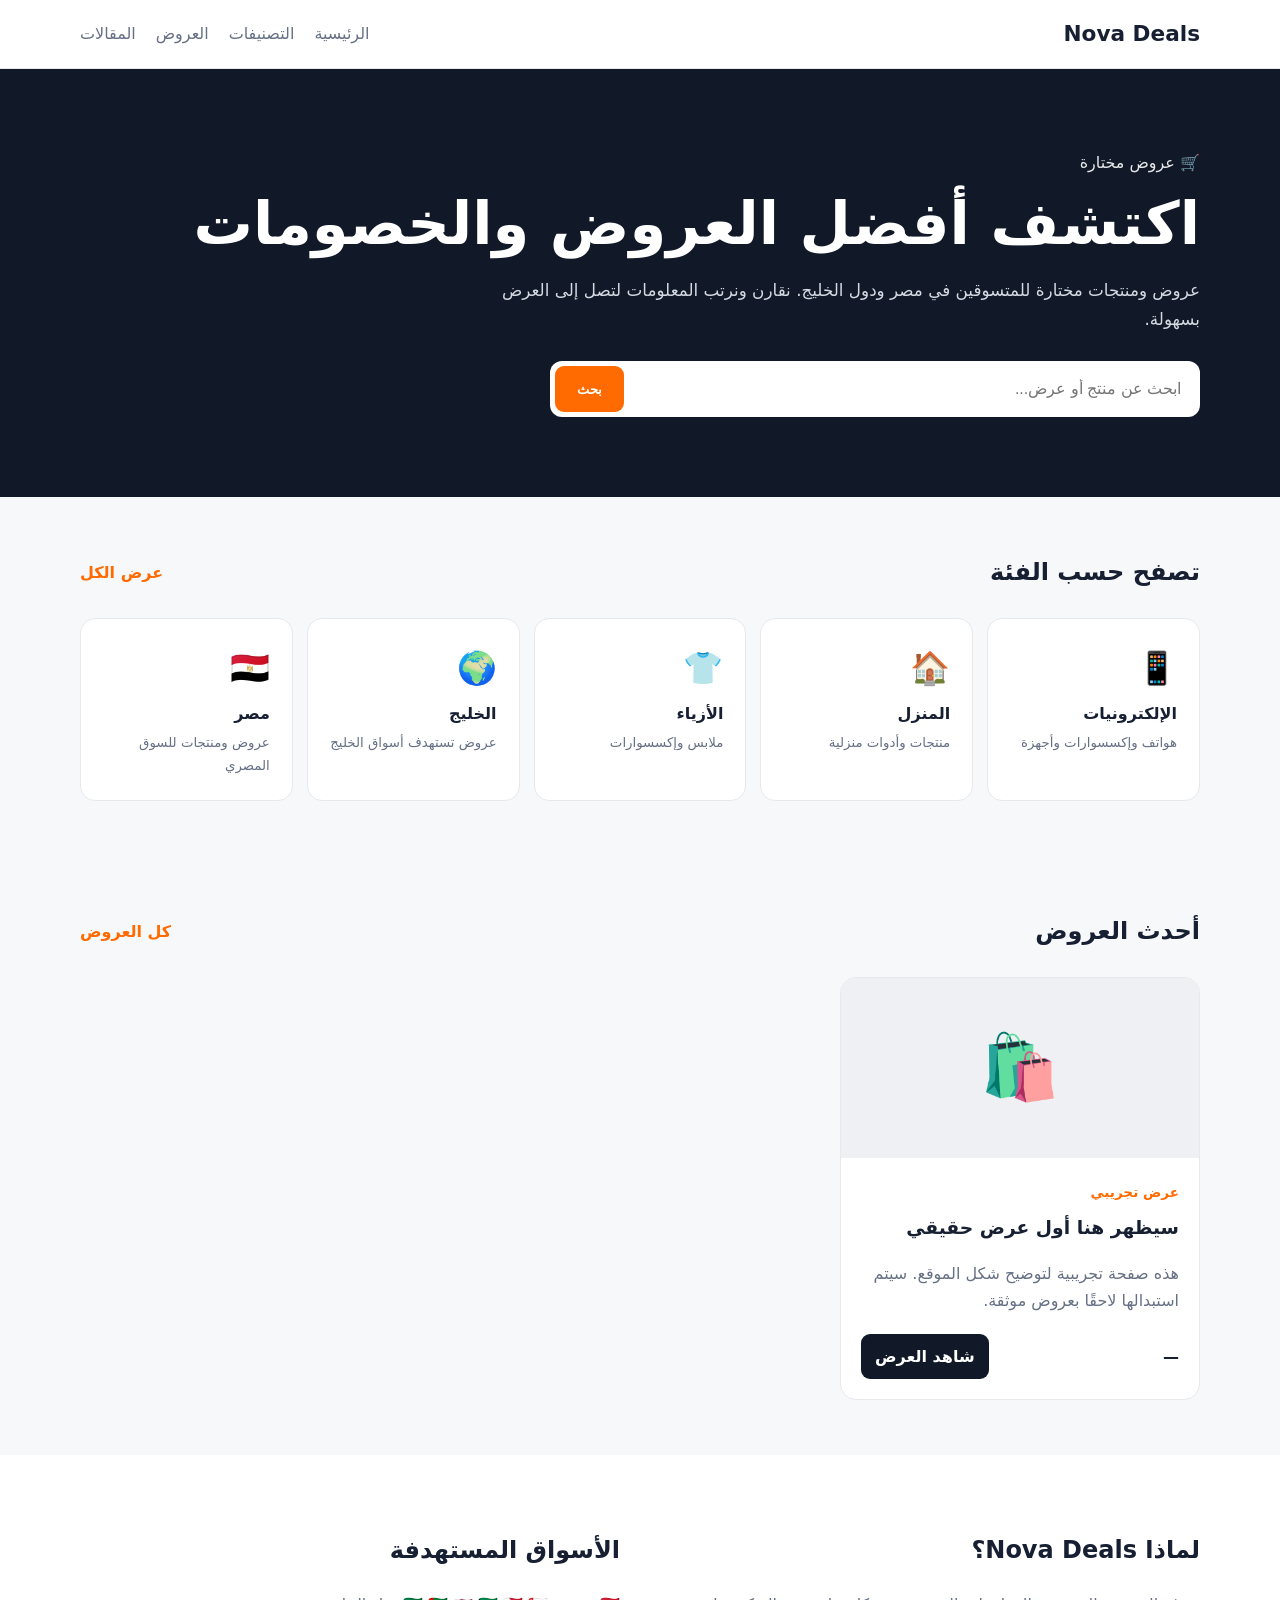
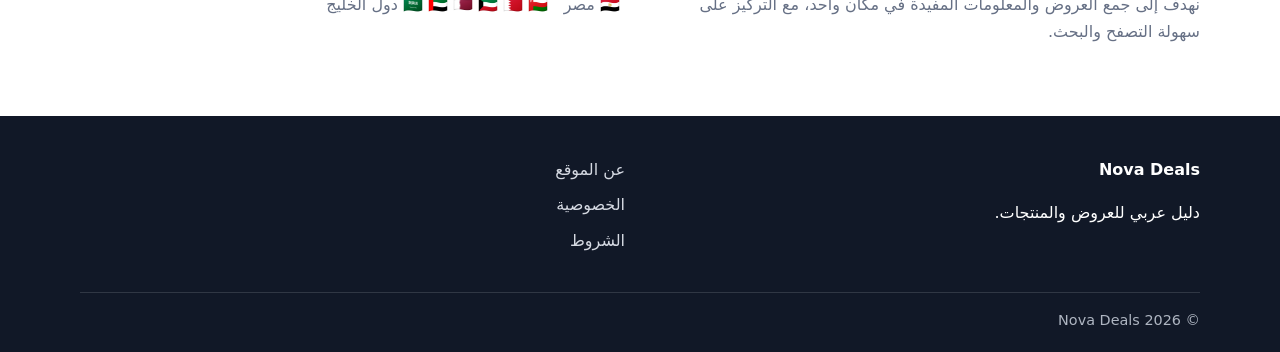
==== index.html @ b5bd6db8 "Initial Nova Deals website foundation" ====
<!DOCTYPE html>
<html lang="ar" dir="rtl">
<head>
  <meta charset="UTF-8">
  <meta name="viewport" content="width=device-width, initial-scale=1.0">
  <title>Nova Deals | أفضل العروض والخصومات</title>
  <meta name="description" content="اكتشف أحدث العروض والخصومات والمنتجات المميزة في مصر ودول الخليج.">
  <meta name="robots" content="index, follow">
  <link rel="canonical" href="https://moradmohammed226-byte.github.io/nova-deals/">
  <link rel="stylesheet" href="style.css">
</head>

<body>

<header class="site-header">
  <div class="container header-inner">
    <a class="logo" href="index.html">Nova Deals</a>

    <nav>
      <a href="index.html">الرئيسية</a>
      <a href="categories/index.html">التصنيفات</a>
      <a href="deals/index.html">العروض</a>
      <a href="blog/index.html">المقالات</a>
    </nav>
  </div>
</header>

<main>

<section class="hero">
  <div class="container">
    <span class="hero-label">🛒 عروض مختارة</span>
    <h1>اكتشف أفضل العروض والخصومات</h1>
    <p>
      عروض ومنتجات مختارة للمتسوقين في مصر ودول الخليج.
      نقارن ونرتب المعلومات لتصل إلى العرض بسهولة.
    </p>

    <div class="search-box">
      <input id="searchInput" type="search" placeholder="ابحث عن منتج أو عرض...">
      <button onclick="searchDeals()">بحث</button>
    </div>
  </div>
</section>

<section class="section">
  <div class="container">
    <div class="section-heading">
      <h2>تصفح حسب الفئة</h2>
      <a href="categories/index.html">عرض الكل</a>
    </div>

    <div class="categories-grid">
      <a class="category-card" href="categories/electronics.html">
        <span>📱</span>
        <strong>الإلكترونيات</strong>
        <small>هواتف وإكسسوارات وأجهزة</small>
      </a>

      <a class="category-card" href="categories/home.html">
        <span>🏠</span>
        <strong>المنزل</strong>
        <small>منتجات وأدوات منزلية</small>
      </a>

      <a class="category-card" href="categories/fashion.html">
        <span>👕</span>
        <strong>الأزياء</strong>
        <small>ملابس وإكسسوارات</small>
      </a>

      <a class="category-card" href="categories/gulf.html">
        <span>🌍</span>
        <strong>الخليج</strong>
        <small>عروض تستهدف أسواق الخليج</small>
      </a>

      <a class="category-card" href="categories/egypt.html">
        <span>🇪🇬</span>
        <strong>مصر</strong>
        <small>عروض ومنتجات للسوق المصري</small>
      </a>
    </div>
  </div>
</section>

<section class="section deals-section">
  <div class="container">

    <div class="section-heading">
      <h2>أحدث العروض</h2>
      <a href="deals/index.html">كل العروض</a>
    </div>

    <div id="dealsGrid" class="deals-grid">

      <article class="deal-card">
        <div class="deal-image">🛍️</div>

        <div class="deal-content">
          <span class="deal-category">عرض تجريبي</span>
          <h3>سيظهر هنا أول عرض حقيقي</h3>
          <p>
            هذه صفحة تجريبية لتوضيح شكل الموقع.
            سيتم استبدالها لاحقًا بعروض موثقة.
          </p>

          <div class="deal-footer">
            <span class="deal-price">—</span>
            <a class="deal-button" href="#">شاهد العرض</a>
          </div>
        </div>
      </article>

    </div>
  </div>
</section>

<section class="section info-section">
  <div class="container info-grid">

    <div>
      <h2>لماذا Nova Deals؟</h2>
      <p>
        نهدف إلى جمع العروض والمعلومات المفيدة في مكان واحد،
        مع التركيز على سهولة التصفح والبحث.
      </p>
    </div>

    <div>
      <h2>الأسواق المستهدفة</h2>
      <p>🇪🇬 مصر &nbsp; 🇸🇦 🇦🇪 🇶🇦 🇰🇼 🇧🇭 🇴🇲 دول الخليج</p>
    </div>

  </div>
</section>

</main>

<footer class="site-footer">
  <div class="container footer-grid">

    <div>
      <strong>Nova Deals</strong>
      <p>دليل عربي للعروض والمنتجات.</p>
    </div>

    <div>
      <a href="pages/about.html">عن الموقع</a>
      <a href="pages/privacy.html">الخصوصية</a>
      <a href="pages/terms.html">الشروط</a>
    </div>

  </div>

  <div class="container copyright">
    © 2026 Nova Deals
  </div>
</footer>

<script src="script.js"></script>
</body>
</html>
---- style.css ----
* {
  box-sizing: border-box;
}

:root {
  --text: #172033;
  --muted: #667085;
  --background: #f7f8fa;
  --card: #ffffff;
  --border: #e6e8ec;
  --primary: #111827;
  --accent: #ff6b00;
}

body {
  margin: 0;
  font-family: system-ui, -apple-system, "Segoe UI", Tahoma, Arial, sans-serif;
  background: var(--background);
  color: var(--text);
  line-height: 1.7;
}

a {
  color: inherit;
  text-decoration: none;
}

.container {
  width: min(1120px, calc(100% - 32px));
  margin-inline: auto;
}

.site-header {
  background: var(--card);
  border-bottom: 1px solid var(--border);
  position: sticky;
  top: 0;
  z-index: 10;
}

.header-inner {
  min-height: 68px;
  display: flex;
  align-items: center;
  justify-content: space-between;
  gap: 20px;
}

.logo {
  font-size: 1.35rem;
  font-weight: 800;
}

nav {
  display: flex;
  gap: 20px;
  flex-wrap: wrap;
}

nav a {
  color: var(--muted);
}

nav a:hover {
  color: var(--primary);
}

.hero {
  padding: 80px 0;
  background: var(--primary);
  color: white;
}

.hero-label {
  display: inline-block;
  margin-bottom: 12px;
  opacity: .9;
}

.hero h1 {
  margin: 0 0 15px;
  font-size: clamp(2rem, 6vw, 3.7rem);
  line-height: 1.2;
}

.hero p {
  max-width: 700px;
  color: #d5d9e2;
  font-size: 1.05rem;
}

.search-box {
  display: flex;
  max-width: 650px;
  margin-top: 28px;
  background: white;
  border-radius: 12px;
  padding: 5px;
}

.search-box input {
  flex: 1;
  border: 0;
  outline: 0;
  padding: 14px;
  font-size: 1rem;
  direction: rtl;
}

.search-box button {
  border: 0;
  border-radius: 9px;
  padding: 0 22px;
  background: var(--accent);
  color: white;
  font-weight: 700;
  cursor: pointer;
}

.section {
  padding: 55px 0;
}

.section-heading {
  display: flex;
  justify-content: space-between;
  align-items: center;
  gap: 15px;
  margin-bottom: 25px;
}

.section-heading h2 {
  margin: 0;
}

.section-heading a {
  color: var(--accent);
  font-weight: 700;
}

.categories-grid {
  display: grid;
  grid-template-columns: repeat(5, 1fr);
  gap: 14px;
}

.category-card {
  background: var(--card);
  border: 1px solid var(--border);
  border-radius: 15px;
  padding: 22px;
  display: flex;
  flex-direction: column;
  gap: 5px;
  transition: transform .15s ease;
}

.category-card:hover {
  transform: translateY(-3px);
}

.category-card span {
  font-size: 2rem;
}

.category-card small {
  color: var(--muted);
}

.deals-grid {
  display: grid;
  grid-template-columns: repeat(3, 1fr);
  gap: 20px;
}

.deal-card {
  background: var(--card);
  border: 1px solid var(--border);
  border-radius: 16px;
  overflow: hidden;
}

.deal-image {
  min-height: 180px;
  display: grid;
  place-items: center;
  background: #eef0f3;
  font-size: 4rem;
}

.deal-content {
  padding: 20px;
}

.deal-category {
  color: var(--accent);
  font-size: .85rem;
  font-weight: 700;
}

.deal-content h3 {
  margin: 7px 0;
}

.deal-content p {
  color: var(--muted);
}

.deal-footer {
  display: flex;
  align-items: center;
  justify-content: space-between;
  gap: 10px;
  margin-top: 20px;
}

.deal-price {
  font-weight: 800;
}

.deal-button {
  background: var(--primary);
  color: white;
  border-radius: 9px;
  padding: 9px 14px;
  font-weight: 700;
}

.info-section {
  background: white;
}

.info-grid {
  display: grid;
  grid-template-columns: 1fr 1fr;
  gap: 40px;
}

.info-grid p {
  color: var(--muted);
}

.site-footer {
  background: var(--primary);
  color: white;
  padding: 40px 0 20px;
}

.footer-grid {
  display: grid;
  grid-template-columns: 1fr 1fr;
  gap: 30px;
}

.footer-grid a {
  display: block;
  margin-bottom: 8px;
  color: #d5d9e2;
}

.copyright {
  border-top: 1px solid #303744;
  margin-top: 30px;
  padding-top: 15px;
  color: #aeb5c1;
  font-size: .9rem;
}

@media (max-width: 850px) {
  .categories-grid {
    grid-template-columns: repeat(2, 1fr);
  }

  .deals-grid {
    grid-template-columns: 1fr 1fr;
  }

  .header-inner {
    align-items: flex-start;
    padding: 14px 0;
    flex-direction: column;
  }
}

@media (max-width: 600px) {
  nav {
    gap: 12px;
    font-size: .9rem;
  }

  .hero {
    padding: 55px 0;
  }

  .search-box {
    flex-direction: column;
    background: transparent;
    padding: 0;
    gap: 8px;
  }

  .search-box input,
  .search-box button {
    min-height: 50px;
    border-radius: 9px;
  }

  .categories-grid,
  .deals-grid,
  .info-grid,
  .footer-grid {
    grid-template-columns: 1fr;
  }
}
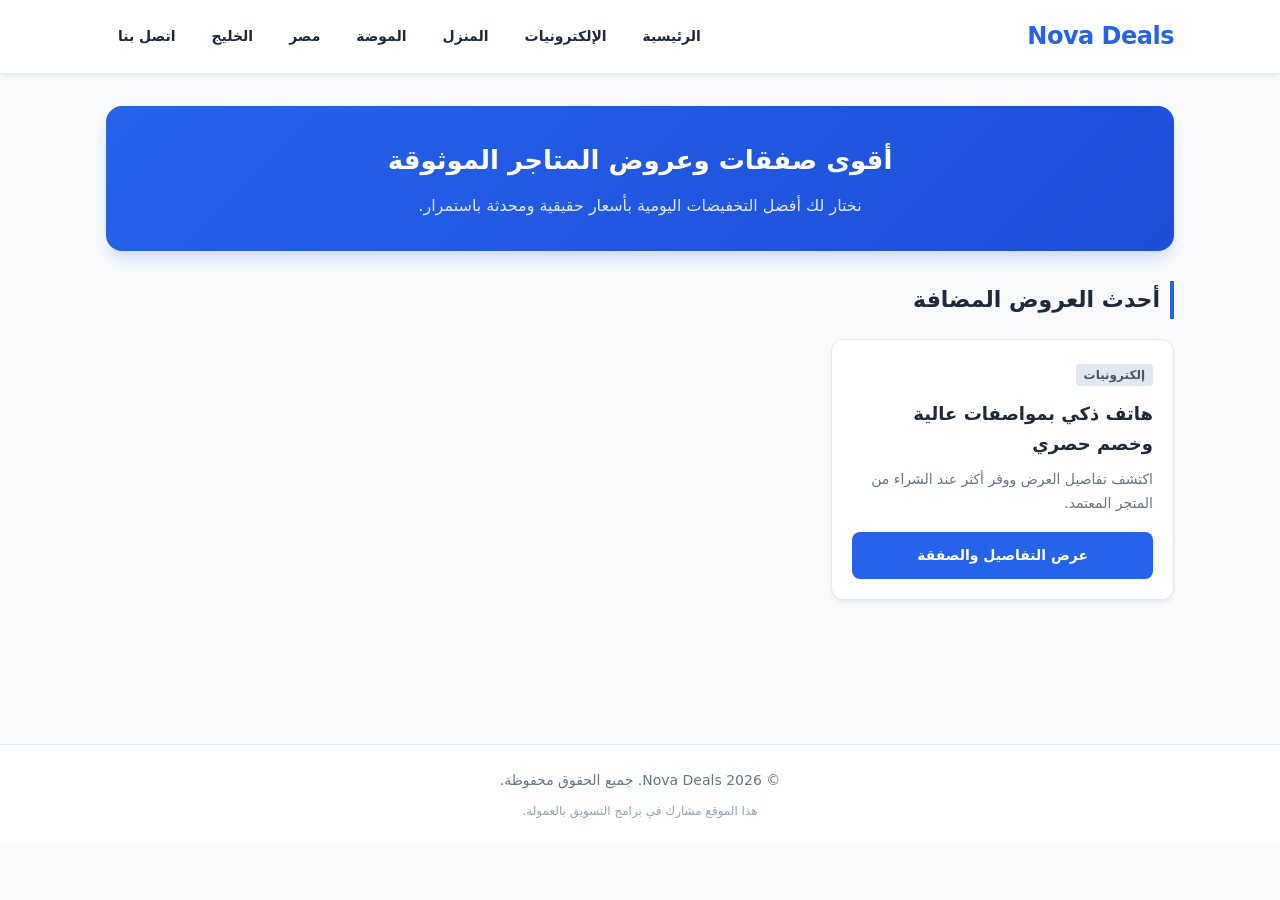
==== commit 89df08f1: "Update design: apply modern professional UI to style.css and index.html" ====
--- a/index.html
+++ b/index.html
@@ -1,163 +1,51 @@
 <!DOCTYPE html>
 <html lang="ar" dir="rtl">
 <head>
-  <meta charset="UTF-8">
-  <meta name="viewport" content="width=device-width, initial-scale=1.0">
-  <title>Nova Deals | أفضل العروض والخصومات</title>
-  <meta name="description" content="اكتشف أحدث العروض والخصومات والمنتجات المميزة في مصر ودول الخليج.">
-  <meta name="robots" content="index, follow">
-  <link rel="canonical" href="https://moradmohammed226-byte.github.io/nova-deals/">
-  <link rel="stylesheet" href="style.css">
+    <meta charset="UTF-8">
+    <meta name="viewport" content="width=device-width, initial-scale=1.0">
+    <title>Nova Deals - أقوى العروض والخصومات اليومية</title>
+    <link rel="stylesheet" href="style.css">
 </head>
+<body>
+    <header class="site-header">
+        <div class="container">
+            <h1>Nova Deals</h1>
+            <nav>
+                <a href="index.html">الرئيسية</a>
+                <a href="categories/electronics.html">الإلكترونيات</a>
+                <a href="categories/home.html">المنزل</a>
+                <a href="categories/fashion.html">الموضة</a>
+                <a href="categories/egypt.html">مصر</a>
+                <a href="categories/gulf.html">الخليج</a>
+                <a href="pages/contact.html">اتصل بنا</a>
+            </nav>
+        </div>
+    </header>
 
-<body>
+    <main class="container content-section">
+        <div style="background: linear-gradient(135deg, #2563eb, #1d4ed8); color: white; padding: 32px 20px; border-radius: 16px; margin-bottom: 30px; text-align: center; box-shadow: 0 10px 15px -3px rgba(37, 99, 235, 0.2);">
+            <h2 style="color: white; font-size: 26px; margin-bottom: 10px;">أقوى صفقات وعروض المتاجر الموثوقة</h2>
+            <p style="color: #e2e8f0; font-size: 16px; margin-bottom: 0;">نختار لك أفضل التخفيضات اليومية بأسعار حقيقية ومحدثة باستمرار.</p>
+        </div>
 
-<header class="site-header">
-  <div class="container header-inner">
-    <a class="logo" href="index.html">Nova Deals</a>
+        <h2 style="margin-bottom: 20px; border-right: 4px solid #2563eb; padding-right: 10px;">أحدث العروض المضافة</h2>
+        
+        <div class="deals-grid">
+            <!-- نموذج عرض مصغر تجريبي للرئيسية -->
+            <div class="deal-card">
+                <span style="background: #e2e8f0; padding: 4px 8px; border-radius: 4px; font-size: 12px; font-weight: bold; color: #475569;">إلكترونيات</span>
+                <h3 style="font-size: 18px; margin: 12px 0 8px 0;">هاتف ذكي بمواصفات عالية وخصم حصري</h3>
+                <p style="font-size: 14px; color: #64748b; margin-bottom: 16px;">اكتشف تفاصيل العرض ووفر أكثر عند الشراء من المتجر المعتمد.</p>
+                <a href="deals/example-product/index.html" class="btn-affiliate">عرض التفاصيل والصفقة</a>
+            </div>
+        </div>
+    </main>
 
-    <nav>
-      <a href="index.html">الرئيسية</a>
-      <a href="categories/index.html">التصنيفات</a>
-      <a href="deals/index.html">العروض</a>
-      <a href="blog/index.html">المقالات</a>
-    </nav>
-  </div>
-</header>
-
-<main>
-
-<section class="hero">
-  <div class="container">
-    <span class="hero-label">🛒 عروض مختارة</span>
-    <h1>اكتشف أفضل العروض والخصومات</h1>
-    <p>
-      عروض ومنتجات مختارة للمتسوقين في مصر ودول الخليج.
-      نقارن ونرتب المعلومات لتصل إلى العرض بسهولة.
-    </p>
-
-    <div class="search-box">
-      <input id="searchInput" type="search" placeholder="ابحث عن منتج أو عرض...">
-      <button onclick="searchDeals()">بحث</button>
-    </div>
-  </div>
-</section>
-
-<section class="section">
-  <div class="container">
-    <div class="section-heading">
-      <h2>تصفح حسب الفئة</h2>
-      <a href="categories/index.html">عرض الكل</a>
-    </div>
-
-    <div class="categories-grid">
-      <a class="category-card" href="categories/electronics.html">
-        <span>📱</span>
-        <strong>الإلكترونيات</strong>
-        <small>هواتف وإكسسوارات وأجهزة</small>
-      </a>
-
-      <a class="category-card" href="categories/home.html">
-        <span>🏠</span>
-        <strong>المنزل</strong>
-        <small>منتجات وأدوات منزلية</small>
-      </a>
-
-      <a class="category-card" href="categories/fashion.html">
-        <span>👕</span>
-        <strong>الأزياء</strong>
-        <small>ملابس وإكسسوارات</small>
-      </a>
-
-      <a class="category-card" href="categories/gulf.html">
-        <span>🌍</span>
-        <strong>الخليج</strong>
-        <small>عروض تستهدف أسواق الخليج</small>
-      </a>
-
-      <a class="category-card" href="categories/egypt.html">
-        <span>🇪🇬</span>
-        <strong>مصر</strong>
-        <small>عروض ومنتجات للسوق المصري</small>
-      </a>
-    </div>
-  </div>
-</section>
-
-<section class="section deals-section">
-  <div class="container">
-
-    <div class="section-heading">
-      <h2>أحدث العروض</h2>
-      <a href="deals/index.html">كل العروض</a>
-    </div>
-
-    <div id="dealsGrid" class="deals-grid">
-
-      <article class="deal-card">
-        <div class="deal-image">🛍️</div>
-
-        <div class="deal-content">
-          <span class="deal-category">عرض تجريبي</span>
-          <h3>سيظهر هنا أول عرض حقيقي</h3>
-          <p>
-            هذه صفحة تجريبية لتوضيح شكل الموقع.
-            سيتم استبدالها لاحقًا بعروض موثقة.
-          </p>
-
-          <div class="deal-footer">
-            <span class="deal-price">—</span>
-            <a class="deal-button" href="#">شاهد العرض</a>
-          </div>
+    <footer class="site-footer">
+        <div class="container">
+            <p>&copy; 2026 Nova Deals. جميع الحقوق محفوظة.</p>
+            <p style="font-size: 12px; margin-top: 8px; color: #94a3b8;">هذا الموقع مشارك في برامج التسويق بالعمولة.</p>
         </div>
-      </article>
-
-    </div>
-  </div>
-</section>
-
-<section class="section info-section">
-  <div class="container info-grid">
-
-    <div>
-      <h2>لماذا Nova Deals؟</h2>
-      <p>
-        نهدف إلى جمع العروض والمعلومات المفيدة في مكان واحد،
-        مع التركيز على سهولة التصفح والبحث.
-      </p>
-    </div>
-
-    <div>
-      <h2>الأسواق المستهدفة</h2>
-      <p>🇪🇬 مصر &nbsp; 🇸🇦 🇦🇪 🇶🇦 🇰🇼 🇧🇭 🇴🇲 دول الخليج</p>
-    </div>
-
-  </div>
-</section>
-
-</main>
-
-<footer class="site-footer">
-  <div class="container footer-grid">
-
-    <div>
-      <strong>Nova Deals</strong>
-      <p>دليل عربي للعروض والمنتجات.</p>
-    </div>
-
-    <div>
-      <a href="pages/about.html">عن الموقع</a>
-      <a href="pages/privacy.html">الخصوصية</a>
-      <a href="pages/terms.html">الشروط</a>
-    </div>
-
-  </div>
-
-  <div class="container copyright">
-    © 2026 Nova Deals
-  </div>
-</footer>
-
-<script src="script.js"></script>
+    </footer>
 </body>
 </html>
--- a/style.css
+++ b/style.css
@@ -1,314 +1,178 @@
-* {
-  box-sizing: border-box;
+/* Nova Deals - Professional Modern Stylesheet */
+:root {
+    --primary-color: #2563eb;
+    --primary-dark: #1d4ed8;
+    --accent-color: #f59e0b;
+    --bg-color: #f8fafc;
+    --card-bg: #ffffff;
+    --text-main: #1e293b;
+    --text-muted: #64748b;
+    --border-color: #e2e8f0;
+    --radius: 12px;
+    --shadow: 0 4px 6px -1px rgba(0, 0, 0, 0.05), 0 2px 4px -1px rgba(0, 0, 0, 0.03);
 }
 
-:root {
-  --text: #172033;
-  --muted: #667085;
-  --background: #f7f8fa;
-  --card: #ffffff;
-  --border: #e6e8ec;
-  --primary: #111827;
-  --accent: #ff6b00;
+* {
+    box-sizing: border-box;
+    margin: 0;
+    padding: 0;
 }
 
 body {
-  margin: 0;
-  font-family: system-ui, -apple-system, "Segoe UI", Tahoma, Arial, sans-serif;
-  background: var(--background);
-  color: var(--text);
-  line-height: 1.7;
+    font-family: system-ui, -apple-system, BlinkMacSystemFont, "Segoe UI", Roboto, "Helvetica Neue", Arial, sans-serif;
+    background-color: var(--bg-color);
+    color: var(--text-main);
+    line-height: 1.7;
+    direction: rtl;
+    text-align: right;
 }
 
-a {
-  color: inherit;
-  text-decoration: none;
+/* Container */
+.container {
+    width: 100%;
+    max-width: 1100px;
+    margin: 0 auto;
+    padding: 0 16px;
 }
 
-.container {
-  width: min(1120px, calc(100% - 32px));
-  margin-inline: auto;
+/* Header & Navigation */
+.site-header {
+    background-color: var(--card-bg);
+    border-bottom: 1px solid var(--border-color);
+    box-shadow: var(--shadow);
+    position: sticky;
+    top: 0;
+    z-index: 100;
 }
 
-.site-header {
-  background: var(--card);
-  border-bottom: 1px solid var(--border);
-  position: sticky;
-  top: 0;
-  z-index: 10;
+.site-header .container {
+    display: flex;
+    flex-direction: column;
+    align-items: center;
+    padding: 16px;
 }
 
-.header-inner {
-  min-height: 68px;
-  display: flex;
-  align-items: center;
-  justify-content: space-between;
-  gap: 20px;
+@media (min-width: 768px) {
+    .site-header .container {
+        flex-direction: row;
+        justify-content: space-between;
+    }
 }
 
-.logo {
-  font-size: 1.35rem;
-  font-weight: 800;
+.site-header h1 {
+    font-size: 24px;
+    color: var(--primary-color);
+    font-weight: 800;
+    letter-spacing: -0.5px;
+    margin-bottom: 12px;
 }
 
-nav {
-  display: flex;
-  gap: 20px;
-  flex-wrap: wrap;
+@media (min-width: 768px) {
+    .site-header h1 {
+        margin-bottom: 0;
+    }
 }
 
-nav a {
-  color: var(--muted);
+.site-header nav {
+    display: flex;
+    flex-wrap: wrap;
+    justify-content: center;
+    gap: 12px;
 }
 
-nav a:hover {
-  color: var(--primary);
+.site-header nav a {
+    color: var(--text-main);
+    text-decoration: none;
+    font-size: 14px;
+    font-weight: 600;
+    padding: 6px 12px;
+    border-radius: 6px;
+    transition: all 0.2s ease;
 }
 
-.hero {
-  padding: 80px 0;
-  background: var(--primary);
-  color: white;
+.site-header nav a:hover {
+    background-color: #eff6ff;
+    color: var(--primary-color);
 }
 
-.hero-label {
-  display: inline-block;
-  margin-bottom: 12px;
-  opacity: .9;
+/* Main Content Section */
+.content-section {
+    padding: 32px 16px;
+    min-height: 70vh;
 }
 
-.hero h1 {
-  margin: 0 0 15px;
-  font-size: clamp(2rem, 6vw, 3.7rem);
-  line-height: 1.2;
+.content-section h2 {
+    font-size: 22px;
+    font-weight: 700;
+    margin-bottom: 12px;
+    color: var(--text-main);
 }
 
-.hero p {
-  max-width: 700px;
-  color: #d5d9e2;
-  font-size: 1.05rem;
+.content-section p {
+    color: var(--text-muted);
+    font-size: 15px;
+    margin-bottom: 24px;
 }
 
-.search-box {
-  display: flex;
-  max-width: 650px;
-  margin-top: 28px;
-  background: white;
-  border-radius: 12px;
-  padding: 5px;
+/* Deals Grid & Cards */
+.deals-grid {
+    display: grid;
+    grid-template-columns: 1fr;
+    gap: 20px;
 }
 
-.search-box input {
-  flex: 1;
-  border: 0;
-  outline: 0;
-  padding: 14px;
-  font-size: 1rem;
-  direction: rtl;
+@media (min-width: 640px) {
+    .deals-grid {
+        grid-template-columns: repeat(2, 1fr);
+    }
 }
 
-.search-box button {
-  border: 0;
-  border-radius: 9px;
-  padding: 0 22px;
-  background: var(--accent);
-  color: white;
-  font-weight: 700;
-  cursor: pointer;
+@media (min-width: 1024px) {
+    .deals-grid {
+        grid-template-columns: repeat(3, 1fr);
+    }
 }
 
-.section {
-  padding: 55px 0;
+.deal-card, .deal-single-card {
+    background: var(--card-bg);
+    border: 1px solid var(--border-color);
+    border-radius: var(--radius);
+    padding: 20px;
+    box-shadow: var(--shadow);
+    transition: transform 0.2s ease, box-shadow 0.2s ease;
 }
 
-.section-heading {
-  display: flex;
-  justify-content: space-between;
-  align-items: center;
-  gap: 15px;
-  margin-bottom: 25px;
+.deal-card:hover {
+    transform: translateY(-3px);
+    box-shadow: 0 10px 15px -3px rgba(0, 0, 0, 0.08);
 }
 
-.section-heading h2 {
-  margin: 0;
+/* Buttons */
+.btn-affiliate {
+    background-color: var(--primary-color);
+    color: #ffffff;
+    padding: 12px 20px;
+    text-decoration: none;
+    border-radius: 8px;
+    display: inline-block;
+    font-weight: 700;
+    font-size: 14px;
+    text-align: center;
+    width: 100%;
+    transition: background-color 0.2s ease;
 }
 
-.section-heading a {
-  color: var(--accent);
-  font-weight: 700;
+.btn-affiliate:hover {
+    background-color: var(--primary-dark);
 }
 
-.categories-grid {
-  display: grid;
-  grid-template-columns: repeat(5, 1fr);
-  gap: 14px;
+/* Footer */
+.site-footer {
+    background-color: var(--card-bg);
+    border-top: 1px solid var(--border-color);
+    text-align: center;
+    padding: 24px 16px;
+    color: var(--text-muted);
+    font-size: 14px;
+    margin-top: 40px;
 }
-
-.category-card {
-  background: var(--card);
-  border: 1px solid var(--border);
-  border-radius: 15px;
-  padding: 22px;
-  display: flex;
-  flex-direction: column;
-  gap: 5px;
-  transition: transform .15s ease;
-}
-
-.category-card:hover {
-  transform: translateY(-3px);
-}
-
-.category-card span {
-  font-size: 2rem;
-}
-
-.category-card small {
-  color: var(--muted);
-}
-
-.deals-grid {
-  display: grid;
-  grid-template-columns: repeat(3, 1fr);
-  gap: 20px;
-}
-
-.deal-card {
-  background: var(--card);
-  border: 1px solid var(--border);
-  border-radius: 16px;
-  overflow: hidden;
-}
-
-.deal-image {
-  min-height: 180px;
-  display: grid;
-  place-items: center;
-  background: #eef0f3;
-  font-size: 4rem;
-}
-
-.deal-content {
-  padding: 20px;
-}
-
-.deal-category {
-  color: var(--accent);
-  font-size: .85rem;
-  font-weight: 700;
-}
-
-.deal-content h3 {
-  margin: 7px 0;
-}
-
-.deal-content p {
-  color: var(--muted);
-}
-
-.deal-footer {
-  display: flex;
-  align-items: center;
-  justify-content: space-between;
-  gap: 10px;
-  margin-top: 20px;
-}
-
-.deal-price {
-  font-weight: 800;
-}
-
-.deal-button {
-  background: var(--primary);
-  color: white;
-  border-radius: 9px;
-  padding: 9px 14px;
-  font-weight: 700;
-}
-
-.info-section {
-  background: white;
-}
-
-.info-grid {
-  display: grid;
-  grid-template-columns: 1fr 1fr;
-  gap: 40px;
-}
-
-.info-grid p {
-  color: var(--muted);
-}
-
-.site-footer {
-  background: var(--primary);
-  color: white;
-  padding: 40px 0 20px;
-}
-
-.footer-grid {
-  display: grid;
-  grid-template-columns: 1fr 1fr;
-  gap: 30px;
-}
-
-.footer-grid a {
-  display: block;
-  margin-bottom: 8px;
-  color: #d5d9e2;
-}
-
-.copyright {
-  border-top: 1px solid #303744;
-  margin-top: 30px;
-  padding-top: 15px;
-  color: #aeb5c1;
-  font-size: .9rem;
-}
-
-@media (max-width: 850px) {
-  .categories-grid {
-    grid-template-columns: repeat(2, 1fr);
-  }
-
-  .deals-grid {
-    grid-template-columns: 1fr 1fr;
-  }
-
-  .header-inner {
-    align-items: flex-start;
-    padding: 14px 0;
-    flex-direction: column;
-  }
-}
-
-@media (max-width: 600px) {
-  nav {
-    gap: 12px;
-    font-size: .9rem;
-  }
-
-  .hero {
-    padding: 55px 0;
-  }
-
-  .search-box {
-    flex-direction: column;
-    background: transparent;
-    padding: 0;
-    gap: 8px;
-  }
-
-  .search-box input,
-  .search-box button {
-    min-height: 50px;
-    border-radius: 9px;
-  }
-
-  .categories-grid,
-  .deals-grid,
-  .info-grid,
-  .footer-grid {
-    grid-template-columns: 1fr;
-  }
-}
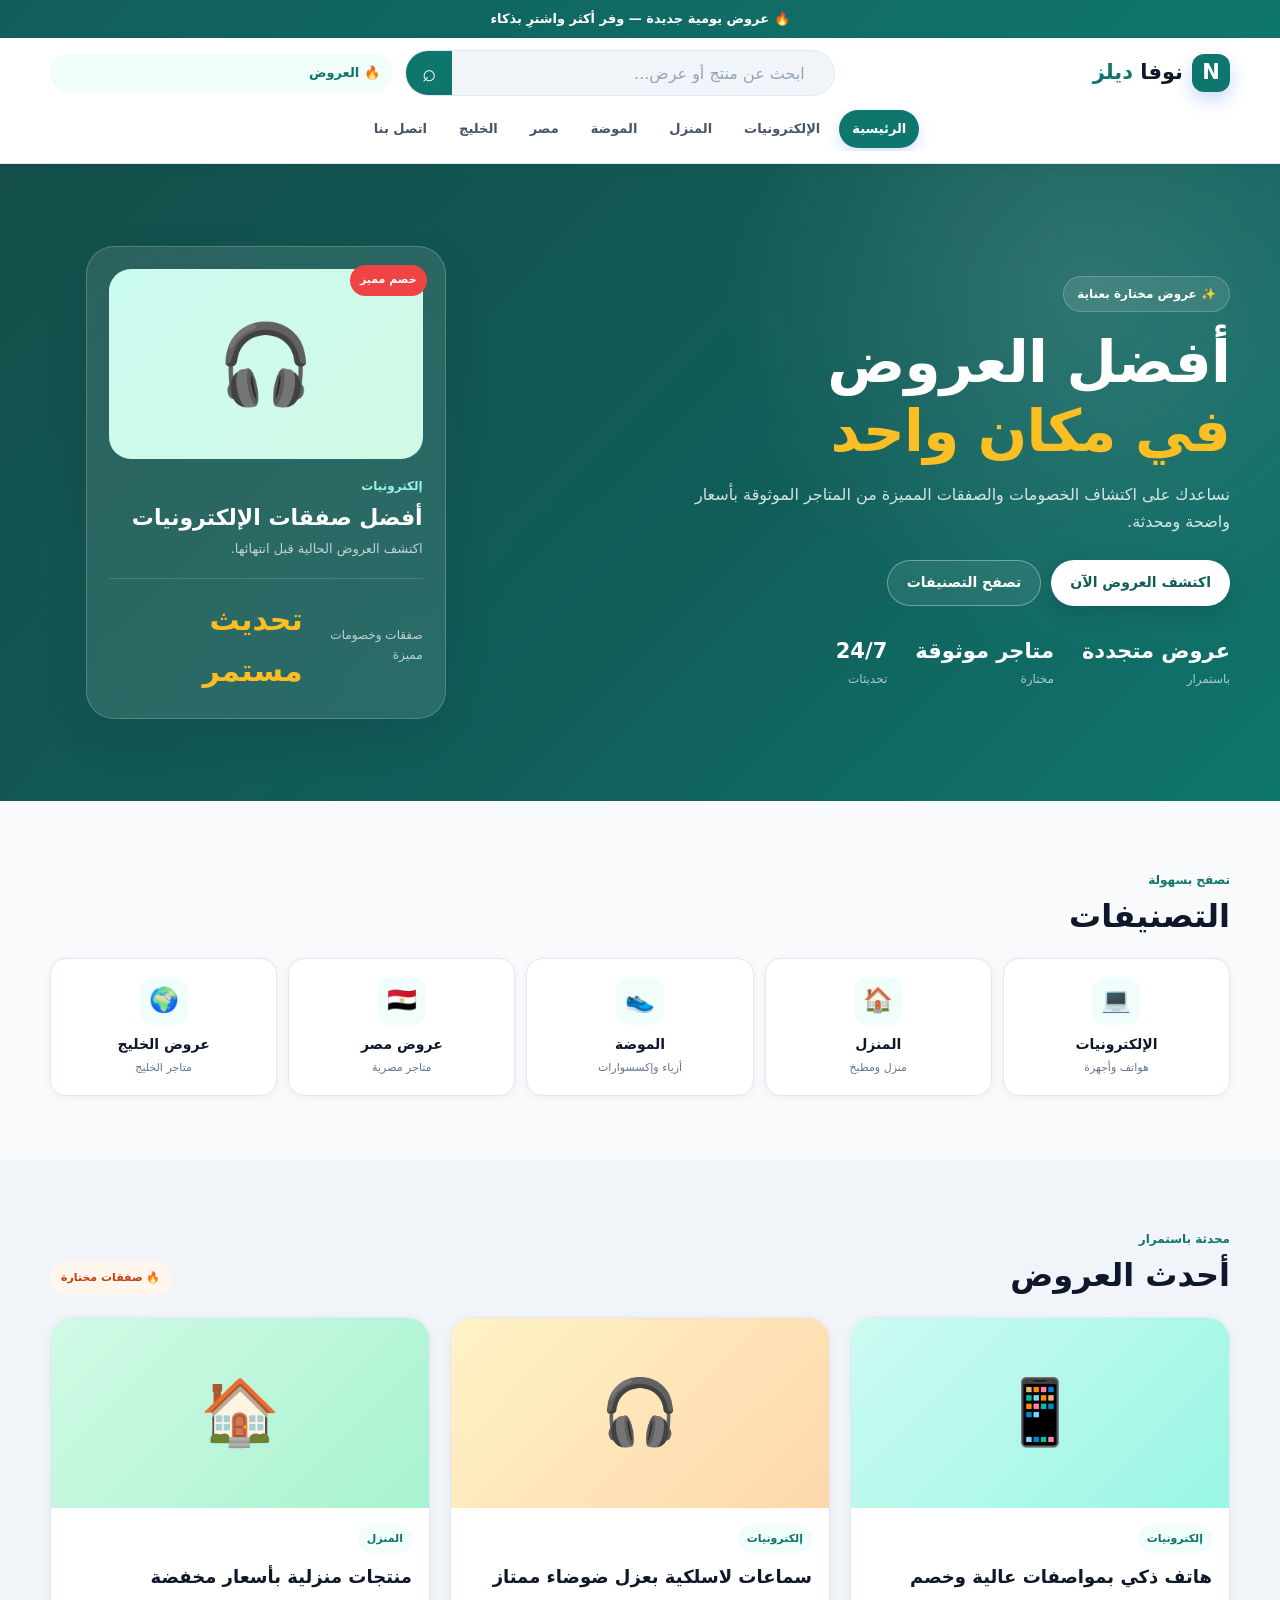
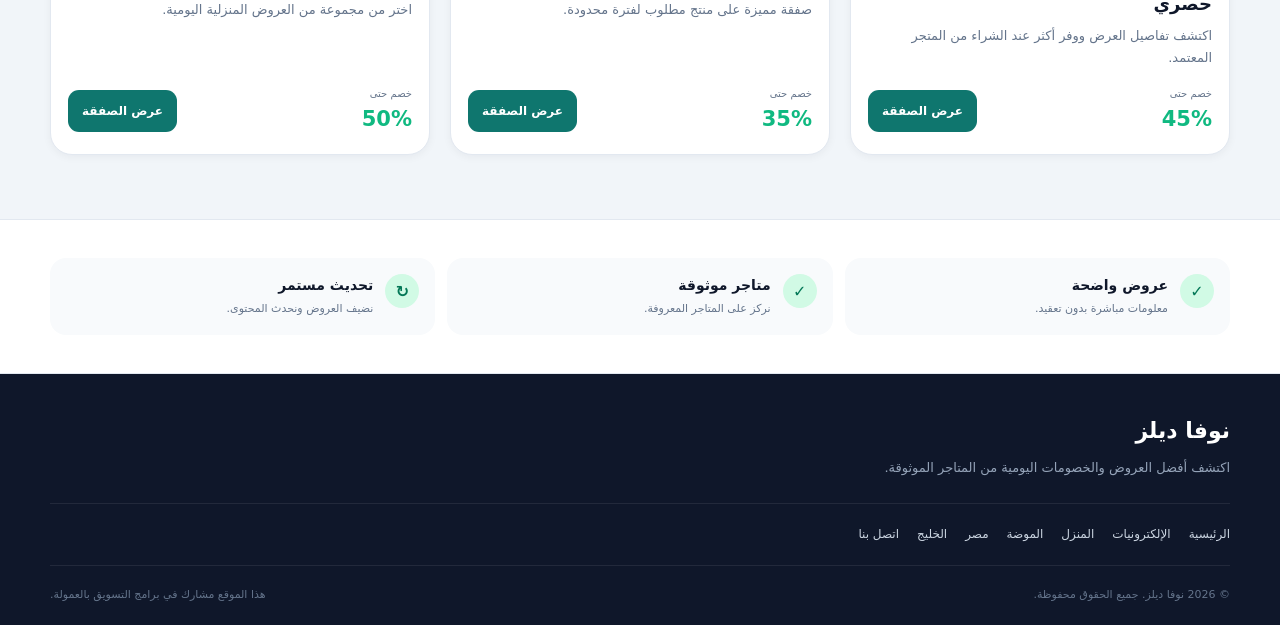
==== commit 6c95ecb4: "Update NOVA Deals design and Arabic SEO" ====
--- a/index.html
+++ b/index.html
@@ -3,14 +3,309 @@
 <head>
     <meta charset="UTF-8">
     <meta name="viewport" content="width=device-width, initial-scale=1.0">
-    <title>Nova Deals - أقوى العروض والخصومات اليومية</title>
+    <meta name="theme-color" content="#0f766e">
+    <meta name="description" content="نوفا ديلز - اكتشف أفضل العروض والخصومات اليومية من المتاجر الموثوقة.">
+    <title>نوفا ديلز | عروض وخصومات يومية</title>
     <link rel="stylesheet" href="style.css">
 </head>
+
 <body>
+
+    <div class="topbar">
+        🔥 عروض يومية جديدة — وفر أكثر واشترِ بذكاء
+    </div>
+
     <header class="site-header">
+        <div class="container header-inner">
+
+            <a href="index.html" class="brand" aria-label="نوفا ديلز">
+                <span class="brand-icon">N</span>
+                <span>نوفا <strong>ديلز</strong></span>
+            </a>
+
+            <form class="search-box" role="search">
+                <input
+                    type="search"
+                    placeholder="ابحث عن منتج أو عرض..."
+                    aria-label="البحث عن منتج أو عرض"
+                >
+                <button type="submit" aria-label="بحث">⌕</button>
+            </form>
+
+            <a href="#deals" class="header-deals">🔥 العروض</a>
+
+            <nav class="main-nav" aria-label="التنقل الرئيسي">
+                <a class="active" href="index.html">الرئيسية</a>
+                <a href="categories/electronics.html">الإلكترونيات</a>
+                <a href="categories/home.html">المنزل</a>
+                <a href="categories/fashion.html">الموضة</a>
+                <a href="categories/egypt.html">مصر</a>
+                <a href="categories/gulf.html">الخليج</a>
+                <a href="pages/contact.html">اتصل بنا</a>
+            </nav>
+
+        </div>
+    </header>
+
+    <main>
+
+        <!-- Hero -->
+        <section class="hero">
+            <div class="container hero-inner">
+
+                <div class="hero-content">
+                    <span class="hero-badge">✨ عروض مختارة بعناية</span>
+
+                    <h1>
+                        أفضل العروض
+                        <span>في مكان واحد</span>
+                    </h1>
+
+                    <p>
+                        نساعدك على اكتشاف الخصومات والصفقات المميزة
+                        من المتاجر الموثوقة بأسعار واضحة ومحدثة.
+                    </p>
+
+                    <div class="hero-actions">
+                        <a href="#deals" class="btn-primary">
+                            اكتشف العروض الآن
+                        </a>
+
+                        <a href="#categories" class="btn-secondary">
+                            تصفح التصنيفات
+                        </a>
+                    </div>
+
+                    <div class="hero-trust">
+                        <div>
+                            <strong>عروض متجددة</strong>
+                            <span>باستمرار</span>
+                        </div>
+
+                        <div>
+                            <strong>متاجر موثوقة</strong>
+                            <span>مختارة</span>
+                        </div>
+
+                        <div>
+                            <strong>24/7</strong>
+                            <span>تحديثات</span>
+                        </div>
+                    </div>
+                </div>
+
+                <div class="hero-card">
+                    <span class="hero-card-badge">خصم مميز</span>
+                    <div class="hero-product-icon">🎧</div>
+                    <span class="hero-card-category">إلكترونيات</span>
+                    <h2>أفضل صفقات الإلكترونيات</h2>
+                    <p>اكتشف العروض الحالية قبل انتهائها.</p>
+
+                    <div class="hero-price">
+                        <span>صفقات وخصومات مميزة</span>
+                        <strong>تحديث مستمر</strong>
+                    </div>
+                </div>
+
+            </div>
+        </section>
+
+        <!-- Categories -->
+        <section class="section" id="categories">
+            <div class="container">
+
+                <div class="section-heading">
+                    <div>
+                        <span class="section-label">تصفح بسهولة</span>
+                        <h2>التصنيفات</h2>
+                    </div>
+                </div>
+
+                <div class="category-grid">
+
+                    <a href="categories/electronics.html" class="category-card">
+                        <span>💻</span>
+                        <strong>الإلكترونيات</strong>
+                        <small>هواتف وأجهزة</small>
+                    </a>
+
+                    <a href="categories/home.html" class="category-card">
+                        <span>🏠</span>
+                        <strong>المنزل</strong>
+                        <small>منزل ومطبخ</small>
+                    </a>
+
+                    <a href="categories/fashion.html" class="category-card">
+                        <span>👟</span>
+                        <strong>الموضة</strong>
+                        <small>أزياء وإكسسوارات</small>
+                    </a>
+
+                    <a href="categories/egypt.html" class="category-card">
+                        <span>🇪🇬</span>
+                        <strong>عروض مصر</strong>
+                        <small>متاجر مصرية</small>
+                    </a>
+
+                    <a href="categories/gulf.html" class="category-card">
+                        <span>🌍</span>
+                        <strong>عروض الخليج</strong>
+                        <small>متاجر الخليج</small>
+                    </a>
+
+                </div>
+
+            </div>
+        </section>
+
+        <!-- Deals -->
+        <section class="section deals-section" id="deals">
+            <div class="container">
+
+                <div class="section-heading">
+                    <div>
+                        <span class="section-label">محدثة باستمرار</span>
+                        <h2>أحدث العروض</h2>
+                    </div>
+
+                    <span class="section-note">🔥 صفقات مختارة</span>
+                </div>
+
+                <div class="deals-grid">
+
+                    <article class="deal-card">
+                        <div class="deal-image blue">📱</div>
+
+                        <div class="deal-content">
+                            <span class="deal-category">إلكترونيات</span>
+
+                            <h3>هاتف ذكي بمواصفات عالية وخصم حصري</h3>
+
+                            <p>
+                                اكتشف تفاصيل العرض ووفر أكثر عند الشراء
+                                من المتجر المعتمد.
+                            </p>
+
+                            <div class="deal-bottom">
+                                <div>
+                                    <small>خصم حتى</small>
+                                    <strong>45%</strong>
+                                </div>
+
+                                <a href="deals/example-product/index.html"
+                                   class="btn-affiliate">
+                                    عرض الصفقة
+                                </a>
+                            </div>
+                        </div>
+                    </article>
+
+                    <article class="deal-card">
+                        <div class="deal-image orange">🎧</div>
+
+                        <div class="deal-content">
+                            <span class="deal-category">إلكترونيات</span>
+
+                            <h3>سماعات لاسلكية بعزل ضوضاء ممتاز</h3>
+
+                            <p>
+                                صفقة مميزة على منتج مطلوب لفترة محدودة.
+                            </p>
+
+                            <div class="deal-bottom">
+                                <div>
+                                    <small>خصم حتى</small>
+                                    <strong>35%</strong>
+                                </div>
+
+                                <a href="deals/example-product/index.html"
+                                   class="btn-affiliate">
+                                    عرض الصفقة
+                                </a>
+                            </div>
+                        </div>
+                    </article>
+
+                    <article class="deal-card">
+                        <div class="deal-image green">🏠</div>
+
+                        <div class="deal-content">
+                            <span class="deal-category">المنزل</span>
+
+                            <h3>منتجات منزلية بأسعار مخفضة</h3>
+
+                            <p>
+                                اختر من مجموعة من العروض المنزلية اليومية.
+                            </p>
+
+                            <div class="deal-bottom">
+                                <div>
+                                    <small>خصم حتى</small>
+                                    <strong>50%</strong>
+                                </div>
+
+                                <a href="deals/example-product/index.html"
+                                   class="btn-affiliate">
+                                    عرض الصفقة
+                                </a>
+                            </div>
+                        </div>
+                    </article>
+
+                </div>
+
+            </div>
+        </section>
+
+        <!-- Trust -->
+        <section class="trust-section">
+            <div class="container">
+
+                <div class="trust-grid">
+
+                    <div class="trust-item">
+                        <span>✓</span>
+                        <div>
+                            <strong>عروض واضحة</strong>
+                            <p>معلومات مباشرة بدون تعقيد.</p>
+                        </div>
+                    </div>
+
+                    <div class="trust-item">
+                        <span>✓</span>
+                        <div>
+                            <strong>متاجر موثوقة</strong>
+                            <p>نركز على المتاجر المعروفة.</p>
+                        </div>
+                    </div>
+
+                    <div class="trust-item">
+                        <span>↻</span>
+                        <div>
+                            <strong>تحديث مستمر</strong>
+                            <p>نضيف العروض ونحدث المحتوى.</p>
+                        </div>
+                    </div>
+
+                </div>
+
+            </div>
+        </section>
+
+    </main>
+
+    <footer class="site-footer">
         <div class="container">
-            <h1>Nova Deals</h1>
-            <nav>
+
+            <div class="footer-brand">
+                <strong>نوفا ديلز</strong>
+                <p>
+                    اكتشف أفضل العروض والخصومات اليومية
+                    من المتاجر الموثوقة.
+                </p>
+            </div>
+
+            <div class="footer-links">
                 <a href="index.html">الرئيسية</a>
                 <a href="categories/electronics.html">الإلكترونيات</a>
                 <a href="categories/home.html">المنزل</a>
@@ -18,34 +313,15 @@
                 <a href="categories/egypt.html">مصر</a>
                 <a href="categories/gulf.html">الخليج</a>
                 <a href="pages/contact.html">اتصل بنا</a>
-            </nav>
-        </div>
-    </header>
-
-    <main class="container content-section">
-        <div style="background: linear-gradient(135deg, #2563eb, #1d4ed8); color: white; padding: 32px 20px; border-radius: 16px; margin-bottom: 30px; text-align: center; box-shadow: 0 10px 15px -3px rgba(37, 99, 235, 0.2);">
-            <h2 style="color: white; font-size: 26px; margin-bottom: 10px;">أقوى صفقات وعروض المتاجر الموثوقة</h2>
-            <p style="color: #e2e8f0; font-size: 16px; margin-bottom: 0;">نختار لك أفضل التخفيضات اليومية بأسعار حقيقية ومحدثة باستمرار.</p>
-        </div>
-
-        <h2 style="margin-bottom: 20px; border-right: 4px solid #2563eb; padding-right: 10px;">أحدث العروض المضافة</h2>
-        
-        <div class="deals-grid">
-            <!-- نموذج عرض مصغر تجريبي للرئيسية -->
-            <div class="deal-card">
-                <span style="background: #e2e8f0; padding: 4px 8px; border-radius: 4px; font-size: 12px; font-weight: bold; color: #475569;">إلكترونيات</span>
-                <h3 style="font-size: 18px; margin: 12px 0 8px 0;">هاتف ذكي بمواصفات عالية وخصم حصري</h3>
-                <p style="font-size: 14px; color: #64748b; margin-bottom: 16px;">اكتشف تفاصيل العرض ووفر أكثر عند الشراء من المتجر المعتمد.</p>
-                <a href="deals/example-product/index.html" class="btn-affiliate">عرض التفاصيل والصفقة</a>
-            </div>
-        </div>
-    </main>
-
-    <footer class="site-footer">
-        <div class="container">
-            <p>&copy; 2026 Nova Deals. جميع الحقوق محفوظة.</p>
-            <p style="font-size: 12px; margin-top: 8px; color: #94a3b8;">هذا الموقع مشارك في برامج التسويق بالعمولة.</p>
+            </div>
+
+            <div class="footer-bottom">
+                <p>&copy; 2026 نوفا ديلز. جميع الحقوق محفوظة.</p>
+                <p>هذا الموقع مشارك في برامج التسويق بالعمولة.</p>
+            </div>
+
         </div>
     </footer>
+
 </body>
 </html>
--- a/style.css
+++ b/style.css
@@ -1,178 +1,848 @@
-/* Nova Deals - Professional Modern Stylesheet */
 :root {
-    --primary-color: #2563eb;
-    --primary-dark: #1d4ed8;
-    --accent-color: #f59e0b;
-    --bg-color: #f8fafc;
-    --card-bg: #ffffff;
-    --text-main: #1e293b;
+    --primary: #0f766e;
+    --primary-dark: #115e59;
+    --primary-soft: #f0fdfa;
+    --accent: #f59e0b;
+    --success: #10b981;
+    --danger: #ef4444;
+
+    --bg: #f8fafc;
+    --surface: #ffffff;
+    --surface-soft: #f1f5f9;
+
+    --text: #0f172a;
+    --text-soft: #475569;
     --text-muted: #64748b;
-    --border-color: #e2e8f0;
-    --radius: 12px;
-    --shadow: 0 4px 6px -1px rgba(0, 0, 0, 0.05), 0 2px 4px -1px rgba(0, 0, 0, 0.03);
-}
-
-* {
+
+    --border: #e2e8f0;
+
+    --shadow-sm: 0 2px 8px rgba(15, 23, 42, .05);
+    --shadow-md: 0 8px 24px rgba(15, 23, 42, .08);
+    --shadow-lg: 0 18px 45px rgba(15, 23, 42, .12);
+
+    --radius-sm: 10px;
+    --radius-md: 16px;
+    --radius-lg: 22px;
+    --radius-xl: 28px;
+    --pill: 999px;
+
+    --container: 1180px;
+    --transition: .25s ease;
+}
+
+*,
+*::before,
+*::after {
     box-sizing: border-box;
     margin: 0;
     padding: 0;
 }
 
+html {
+    scroll-behavior: smooth;
+    -webkit-text-size-adjust: 100%;
+}
+
 body {
-    font-family: system-ui, -apple-system, BlinkMacSystemFont, "Segoe UI", Roboto, "Helvetica Neue", Arial, sans-serif;
-    background-color: var(--bg-color);
-    color: var(--text-main);
+    min-height: 100vh;
+    background: var(--bg);
+    color: var(--text);
+    font-family:
+        system-ui,
+        -apple-system,
+        BlinkMacSystemFont,
+        "Segoe UI",
+        Roboto,
+        Arial,
+        sans-serif;
     line-height: 1.7;
     direction: rtl;
     text-align: right;
-}
-
-/* Container */
+    overflow-x: hidden;
+}
+
+a {
+    color: inherit;
+    text-decoration: none;
+}
+
+button,
+input {
+    font: inherit;
+}
+
 .container {
-    width: 100%;
-    max-width: 1100px;
-    margin: 0 auto;
-    padding: 0 16px;
-}
-
-/* Header & Navigation */
+    width: min(100% - 32px, var(--container));
+    margin-inline: auto;
+}
+
+/* =========================
+   TOP BAR
+========================= */
+
+.topbar {
+    background: linear-gradient(135deg, #115e59, #0f766e);
+    color: #fff;
+    text-align: center;
+    padding: 8px 16px;
+    font-size: 13px;
+    font-weight: 700;
+}
+
+/* =========================
+   HEADER
+========================= */
+
 .site-header {
-    background-color: var(--card-bg);
-    border-bottom: 1px solid var(--border-color);
-    box-shadow: var(--shadow);
     position: sticky;
     top: 0;
     z-index: 100;
-}
-
-.site-header .container {
+    background: rgba(255, 255, 255, .94);
+    backdrop-filter: blur(14px);
+    -webkit-backdrop-filter: blur(14px);
+    border-bottom: 1px solid rgba(226, 232, 240, .9);
+    box-shadow: var(--shadow-sm);
+}
+
+.header-inner {
+    display: grid;
+    grid-template-columns: 1fr auto;
+    gap: 12px;
+    align-items: center;
+    padding-block: 12px;
+}
+
+.brand {
+    display: inline-flex;
+    align-items: center;
+    gap: 9px;
+    font-size: 21px;
+    font-weight: 900;
+    white-space: nowrap;
+}
+
+.brand strong {
+    color: var(--primary);
+}
+
+.brand-icon {
+    width: 38px;
+    height: 38px;
+    display: grid;
+    place-items: center;
+    border-radius: 12px;
+    color: #fff;
+    background: linear-gradient(135deg, var(--primary), #0f766e);
+    box-shadow: 0 7px 18px rgba(37, 99, 235, .25);
+}
+
+.header-deals {
+    padding: 8px 13px;
+    border-radius: var(--pill);
+    background: var(--primary-soft);
+    color: var(--primary);
+    font-size: 13px;
+    font-weight: 800;
+    white-space: nowrap;
+}
+
+.search-box {
+    grid-column: 1 / -1;
+    display: flex;
+    align-items: center;
+    width: 100%;
+    height: 46px;
+    background: var(--surface-soft);
+    border: 1px solid var(--border);
+    border-radius: var(--pill);
+    padding-inline-start: 15px;
+    overflow: hidden;
+    transition: var(--transition);
+}
+
+.search-box:focus-within {
+    background: #fff;
+    border-color: var(--primary);
+    box-shadow: 0 0 0 4px rgba(15, 118, 110, .12);
+}
+
+.search-box input {
+    width: 100%;
+    min-width: 0;
+    border: 0;
+    outline: 0;
+    background: transparent;
+    color: var(--text);
+    padding: 0 14px;
+}
+
+.search-box input::placeholder {
+    color: #94a3b8;
+}
+
+.search-box button {
+    width: 46px;
+    height: 46px;
+    flex-shrink: 0;
+    border: 0;
+    background: var(--primary);
+    color: #fff;
+    cursor: pointer;
+    font-size: 24px;
+    transition: var(--transition);
+}
+
+.search-box button:hover {
+    background: var(--primary-dark);
+}
+
+.main-nav {
+    grid-column: 1 / -1;
+    display: flex;
+    gap: 6px;
+    overflow-x: auto;
+    scrollbar-width: none;
+    padding: 2px 0 3px;
+    scroll-snap-type: x proximity;
+}
+
+.main-nav::-webkit-scrollbar {
+    display: none;
+}
+
+.main-nav a {
+    flex: 0 0 auto;
+    padding: 8px 13px;
+    border-radius: var(--pill);
+    color: var(--text-soft);
+    font-size: 13px;
+    font-weight: 750;
+    white-space: nowrap;
+    scroll-snap-align: start;
+    transition: var(--transition);
+}
+
+.main-nav a:hover {
+    color: var(--primary);
+    background: var(--primary-soft);
+}
+
+.main-nav a.active {
+    color: #fff;
+    background: var(--primary);
+    box-shadow: 0 5px 14px rgba(37, 99, 235, .2);
+}
+
+/* =========================
+   HERO
+========================= */
+
+.hero {
+    position: relative;
+    overflow: hidden;
+    color: #fff;
+    background:
+        radial-gradient(circle at 85% 20%, rgba(255,255,255,.13), transparent 30%),
+        linear-gradient(135deg, #134e4a, #115e59 58%, #0f766e);
+}
+
+.hero-inner {
+    display: grid;
+    gap: 30px;
+    align-items: center;
+    padding-block: 48px;
+}
+
+.hero-content {
+    max-width: 680px;
+}
+
+.hero-badge {
+    display: inline-flex;
+    align-items: center;
+    padding: 7px 13px;
+    border: 1px solid rgba(255,255,255,.2);
+    border-radius: var(--pill);
+    background: rgba(255,255,255,.1);
+    color: #fff;
+    font-size: 12px;
+    font-weight: 800;
+}
+
+.hero h1 {
+    margin-top: 16px;
+    font-size: clamp(32px, 8vw, 58px);
+    line-height: 1.18;
+    letter-spacing: -.8px;
+    font-weight: 900;
+}
+
+.hero h1 span {
+    display: block;
+    color: #fbbf24;
+}
+
+.hero-content > p {
+    max-width: 570px;
+    margin-top: 16px;
+    color: rgba(255,255,255,.82);
+    font-size: 16px;
+}
+
+.hero-actions {
+    display: flex;
+    flex-wrap: wrap;
+    gap: 10px;
+    margin-top: 24px;
+}
+
+.btn-primary,
+.btn-secondary {
+    display: inline-flex;
+    align-items: center;
+    justify-content: center;
+    min-height: 46px;
+    padding: 10px 19px;
+    border-radius: var(--pill);
+    font-size: 14px;
+    font-weight: 800;
+    transition: var(--transition);
+}
+
+.btn-primary {
+    background: #fff;
+    color: var(--primary-dark);
+    box-shadow: 0 8px 20px rgba(0,0,0,.12);
+}
+
+.btn-primary:hover {
+    transform: translateY(-2px);
+    box-shadow: 0 12px 28px rgba(0,0,0,.18);
+}
+
+.btn-secondary {
+    border: 1px solid rgba(255,255,255,.35);
+    color: #fff;
+    background: rgba(255,255,255,.08);
+}
+
+.btn-secondary:hover {
+    background: rgba(255,255,255,.16);
+}
+
+.hero-trust {
+    display: flex;
+    flex-wrap: wrap;
+    gap: 28px;
+    margin-top: 28px;
+}
+
+.hero-trust div {
     display: flex;
     flex-direction: column;
-    align-items: center;
+}
+
+.hero-trust strong {
+    color: #fff;
+    font-size: 21px;
+    font-weight: 900;
+}
+
+.hero-trust span {
+    color: rgba(255,255,255,.65);
+    font-size: 12px;
+}
+
+.hero-card {
+    display: none;
+    position: relative;
+    max-width: 360px;
+    margin-inline: auto;
+    padding: 22px;
+    border: 1px solid rgba(255,255,255,.2);
+    border-radius: var(--radius-xl);
+    background: rgba(255,255,255,.1);
+    backdrop-filter: blur(12px);
+    box-shadow: var(--shadow-lg);
+}
+
+.hero-card-badge {
+    position: absolute;
+    top: 18px;
+    inset-inline-start: 18px;
+    padding: 6px 10px;
+    border-radius: var(--pill);
+    background: #ef4444;
+    color: #fff;
+    font-size: 11px;
+    font-weight: 900;
+}
+
+.hero-product-icon {
+    height: 190px;
+    display: grid;
+    place-items: center;
+    border-radius: var(--radius-lg);
+    background: linear-gradient(135deg, #ccfbf1, #d1fae5);
+    font-size: 78px;
+}
+
+.hero-card-category {
+    display: block;
+    margin-top: 17px;
+    color: #99f6e4;
+    font-size: 12px;
+    font-weight: 800;
+}
+
+.hero-card h2 {
+    margin-top: 6px;
+    font-size: 22px;
+    line-height: 1.4;
+}
+
+.hero-card p {
+    margin-top: 5px;
+    color: rgba(255,255,255,.7);
+    font-size: 13px;
+}
+
+.hero-price {
+    display: flex;
+    align-items: center;
+    justify-content: space-between;
+    margin-top: 18px;
+    padding-top: 15px;
+    border-top: 1px solid rgba(255,255,255,.14);
+}
+
+.hero-price span {
+    color: rgba(255,255,255,.7);
+    font-size: 12px;
+}
+
+.hero-price strong {
+    color: #fbbf24;
+    font-size: 30px;
+}
+
+/* =========================
+   SECTIONS
+========================= */
+
+.section {
+    padding-block: 48px;
+}
+
+.section-heading {
+    display: flex;
+    align-items: flex-end;
+    justify-content: space-between;
+    gap: 16px;
+    margin-bottom: 22px;
+}
+
+.section-label {
+    display: inline-block;
+    margin-bottom: 5px;
+    color: var(--primary);
+    font-size: 12px;
+    font-weight: 900;
+}
+
+.section-heading h2 {
+    color: var(--text);
+    font-size: clamp(23px, 5vw, 32px);
+    line-height: 1.25;
+    font-weight: 900;
+}
+
+.section-note {
+    padding: 7px 11px;
+    border-radius: var(--pill);
+    background: #fff7ed;
+    color: #c2410c;
+    font-size: 11px;
+    font-weight: 800;
+    white-space: nowrap;
+}
+
+/* =========================
+   CATEGORIES
+========================= */
+
+.category-grid {
+    display: grid;
+    grid-template-columns: repeat(2, 1fr);
+    gap: 11px;
+}
+
+.category-card {
+    min-width: 0;
+    display: flex;
+    flex-direction: column;
+    align-items: center;
+    text-align: center;
+    padding: 18px 10px;
+    background: var(--surface);
+    border: 1px solid var(--border);
+    border-radius: var(--radius-md);
+    box-shadow: var(--shadow-sm);
+    transition: var(--transition);
+}
+
+.category-card:hover {
+    transform: translateY(-3px);
+    border-color: #99f6e4;
+    box-shadow: var(--shadow-md);
+}
+
+.category-card span {
+    display: grid;
+    place-items: center;
+    width: 48px;
+    height: 48px;
+    margin-bottom: 8px;
+    border-radius: 14px;
+    background: var(--primary-soft);
+    font-size: 24px;
+}
+
+.category-card strong {
+    font-size: 14px;
+    font-weight: 850;
+}
+
+.category-card small {
+    margin-top: 2px;
+    color: var(--text-muted);
+    font-size: 11px;
+}
+
+/* =========================
+   DEALS
+========================= */
+
+.deals-section {
+    background: #f1f5f9;
+}
+
+.deals-grid {
+    display: grid;
+    grid-template-columns: 1fr;
+    gap: 16px;
+}
+
+.deal-card {
+    display: flex;
+    flex-direction: column;
+    min-width: 0;
+    overflow: hidden;
+    background: var(--surface);
+    border: 1px solid var(--border);
+    border-radius: var(--radius-lg);
+    box-shadow: var(--shadow-sm);
+    transition: var(--transition);
+}
+
+.deal-card:hover {
+    transform: translateY(-4px);
+    box-shadow: var(--shadow-lg);
+}
+
+.deal-image {
+    height: 170px;
+    display: grid;
+    place-items: center;
+    font-size: 64px;
+}
+
+.deal-image.blue {
+    background: linear-gradient(135deg, #ccfbf1, #99f6e4);
+}
+
+.deal-image.orange {
+    background: linear-gradient(135deg, #fef3c7, #fed7aa);
+}
+
+.deal-image.green {
+    background: linear-gradient(135deg, #d1fae5, #a7f3d0);
+}
+
+.deal-content {
+    display: flex;
+    flex-direction: column;
+    flex: 1;
+    padding: 17px;
+}
+
+.deal-category {
+    align-self: flex-start;
+    padding: 5px 9px;
+    border-radius: var(--pill);
+    background: var(--primary-soft);
+    color: var(--primary);
+    font-size: 11px;
+    font-weight: 900;
+}
+
+.deal-card h3 {
+    margin-top: 11px;
+    font-size: 18px;
+    line-height: 1.45;
+    font-weight: 850;
+}
+
+.deal-card p {
+    margin-top: 8px;
+    color: var(--text-muted);
+    font-size: 13px;
+}
+
+.deal-bottom {
+    display: flex;
+    align-items: center;
+    justify-content: space-between;
+    gap: 12px;
+    margin-top: auto;
+    padding-top: 16px;
+}
+
+.deal-bottom div {
+    display: flex;
+    flex-direction: column;
+}
+
+.deal-bottom small {
+    color: var(--text-muted);
+    font-size: 10px;
+}
+
+.deal-bottom strong {
+    color: var(--success);
+    font-size: 21px;
+    font-weight: 900;
+}
+
+.btn-affiliate {
+    display: inline-flex;
+    align-items: center;
+    justify-content: center;
+    min-height: 42px;
+    padding: 9px 14px;
+    border-radius: 11px;
+    background: var(--primary);
+    color: #fff;
+    font-size: 12px;
+    font-weight: 850;
+    white-space: nowrap;
+    transition: var(--transition);
+}
+
+.btn-affiliate:hover {
+    background: var(--primary-dark);
+    transform: translateY(-1px);
+}
+
+/* =========================
+   TRUST
+========================= */
+
+.trust-section {
+    padding-block: 38px;
+    background: #fff;
+    border-block: 1px solid var(--border);
+}
+
+.trust-grid {
+    display: grid;
+    gap: 12px;
+}
+
+.trust-item {
+    display: flex;
+    align-items: flex-start;
+    gap: 12px;
     padding: 16px;
-}
-
-@media (min-width: 768px) {
-    .site-header .container {
+    border-radius: var(--radius-md);
+    background: var(--bg);
+}
+
+.trust-item > span {
+    display: grid;
+    place-items: center;
+    width: 34px;
+    height: 34px;
+    flex-shrink: 0;
+    border-radius: 50%;
+    background: #d1fae5;
+    color: #047857;
+    font-weight: 900;
+}
+
+.trust-item strong {
+    display: block;
+    font-size: 14px;
+}
+
+.trust-item p {
+    margin-top: 2px;
+    color: var(--text-muted);
+    font-size: 11px;
+}
+
+/* =========================
+   FOOTER
+========================= */
+
+.site-footer {
+    margin-top: 0;
+    padding-top: 38px;
+    background: #0f172a;
+    color: #fff;
+}
+
+.footer-brand strong {
+    font-size: 22px;
+}
+
+.footer-brand p {
+    max-width: 500px;
+    margin-top: 8px;
+    color: #94a3b8;
+    font-size: 13px;
+}
+
+.footer-links {
+    display: flex;
+    flex-wrap: wrap;
+    gap: 8px 18px;
+    margin-top: 24px;
+    padding-block: 20px;
+    border-block: 1px solid rgba(255,255,255,.08);
+}
+
+.footer-links a {
+    color: #cbd5e1;
+    font-size: 12px;
+    transition: var(--transition);
+}
+
+.footer-links a:hover {
+    color: #fff;
+}
+
+.footer-bottom {
+    display: flex;
+    flex-direction: column;
+    gap: 5px;
+    padding-block: 20px;
+    color: #64748b;
+    font-size: 11px;
+}
+
+/* =========================
+   TABLET
+========================= */
+
+@media (min-width: 640px) {
+
+    .category-grid {
+        grid-template-columns: repeat(3, 1fr);
+    }
+
+    .deals-grid {
+        grid-template-columns: repeat(2, 1fr);
+    }
+
+    .trust-grid {
+        grid-template-columns: repeat(3, 1fr);
+    }
+
+    .trust-item {
+        min-height: 100%;
+    }
+}
+
+/* =========================
+   DESKTOP
+========================= */
+
+@media (min-width: 900px) {
+
+    .header-inner {
+        grid-template-columns: auto minmax(280px, 430px) auto;
+    }
+
+    .search-box {
+        grid-column: auto;
+    }
+
+    .main-nav {
+        grid-column: 1 / -1;
+        justify-content: center;
+    }
+
+    .hero-inner {
+        grid-template-columns: minmax(0, 1.25fr) minmax(300px, .75fr);
+        padding-block: 70px;
+    }
+
+    .hero-card {
+        display: block;
+    }
+
+    .category-grid {
+        grid-template-columns: repeat(5, 1fr);
+    }
+
+    .deals-grid {
+        grid-template-columns: repeat(3, 1fr);
+        gap: 20px;
+    }
+
+    .deal-image {
+        height: 190px;
+    }
+
+    .footer-bottom {
         flex-direction: row;
         justify-content: space-between;
     }
 }
 
-.site-header h1 {
-    font-size: 24px;
-    color: var(--primary-color);
-    font-weight: 800;
-    letter-spacing: -0.5px;
-    margin-bottom: 12px;
-}
-
-@media (min-width: 768px) {
-    .site-header h1 {
-        margin-bottom: 0;
-    }
-}
-
-.site-header nav {
-    display: flex;
-    flex-wrap: wrap;
-    justify-content: center;
-    gap: 12px;
-}
-
-.site-header nav a {
-    color: var(--text-main);
-    text-decoration: none;
-    font-size: 14px;
-    font-weight: 600;
-    padding: 6px 12px;
-    border-radius: 6px;
-    transition: all 0.2s ease;
-}
-
-.site-header nav a:hover {
-    background-color: #eff6ff;
-    color: var(--primary-color);
-}
-
-/* Main Content Section */
-.content-section {
-    padding: 32px 16px;
-    min-height: 70vh;
-}
-
-.content-section h2 {
-    font-size: 22px;
-    font-weight: 700;
-    margin-bottom: 12px;
-    color: var(--text-main);
-}
-
-.content-section p {
-    color: var(--text-muted);
-    font-size: 15px;
-    margin-bottom: 24px;
-}
-
-/* Deals Grid & Cards */
-.deals-grid {
-    display: grid;
-    grid-template-columns: 1fr;
-    gap: 20px;
-}
-
-@media (min-width: 640px) {
-    .deals-grid {
-        grid-template-columns: repeat(2, 1fr);
-    }
-}
-
-@media (min-width: 1024px) {
-    .deals-grid {
-        grid-template-columns: repeat(3, 1fr);
-    }
-}
-
-.deal-card, .deal-single-card {
-    background: var(--card-bg);
-    border: 1px solid var(--border-color);
-    border-radius: var(--radius);
-    padding: 20px;
-    box-shadow: var(--shadow);
-    transition: transform 0.2s ease, box-shadow 0.2s ease;
-}
-
-.deal-card:hover {
-    transform: translateY(-3px);
-    box-shadow: 0 10px 15px -3px rgba(0, 0, 0, 0.08);
-}
-
-/* Buttons */
-.btn-affiliate {
-    background-color: var(--primary-color);
-    color: #ffffff;
-    padding: 12px 20px;
-    text-decoration: none;
-    border-radius: 8px;
-    display: inline-block;
-    font-weight: 700;
-    font-size: 14px;
-    text-align: center;
-    width: 100%;
-    transition: background-color 0.2s ease;
-}
-
-.btn-affiliate:hover {
-    background-color: var(--primary-dark);
-}
-
-/* Footer */
-.site-footer {
-    background-color: var(--card-bg);
-    border-top: 1px solid var(--border-color);
-    text-align: center;
-    padding: 24px 16px;
-    color: var(--text-muted);
-    font-size: 14px;
-    margin-top: 40px;
-}
+/* =========================
+   LARGE DESKTOP
+========================= */
+
+@media (min-width: 1200px) {
+
+    .hero-inner {
+        padding-block: 82px;
+    }
+
+    .section {
+        padding-block: 64px;
+    }
+}
+
+/* =========================
+   ACCESSIBILITY
+========================= */
+
+:focus-visible {
+    outline: 3px solid rgba(37, 99, 235, .35);
+    outline-offset: 3px;
+}
+
+@media (prefers-reduced-motion: reduce) {
+    html {
+        scroll-behavior: auto;
+    }
+
+    *,
+    *::before,
+    *::after {
+        transition: none !important;
+    }
+}
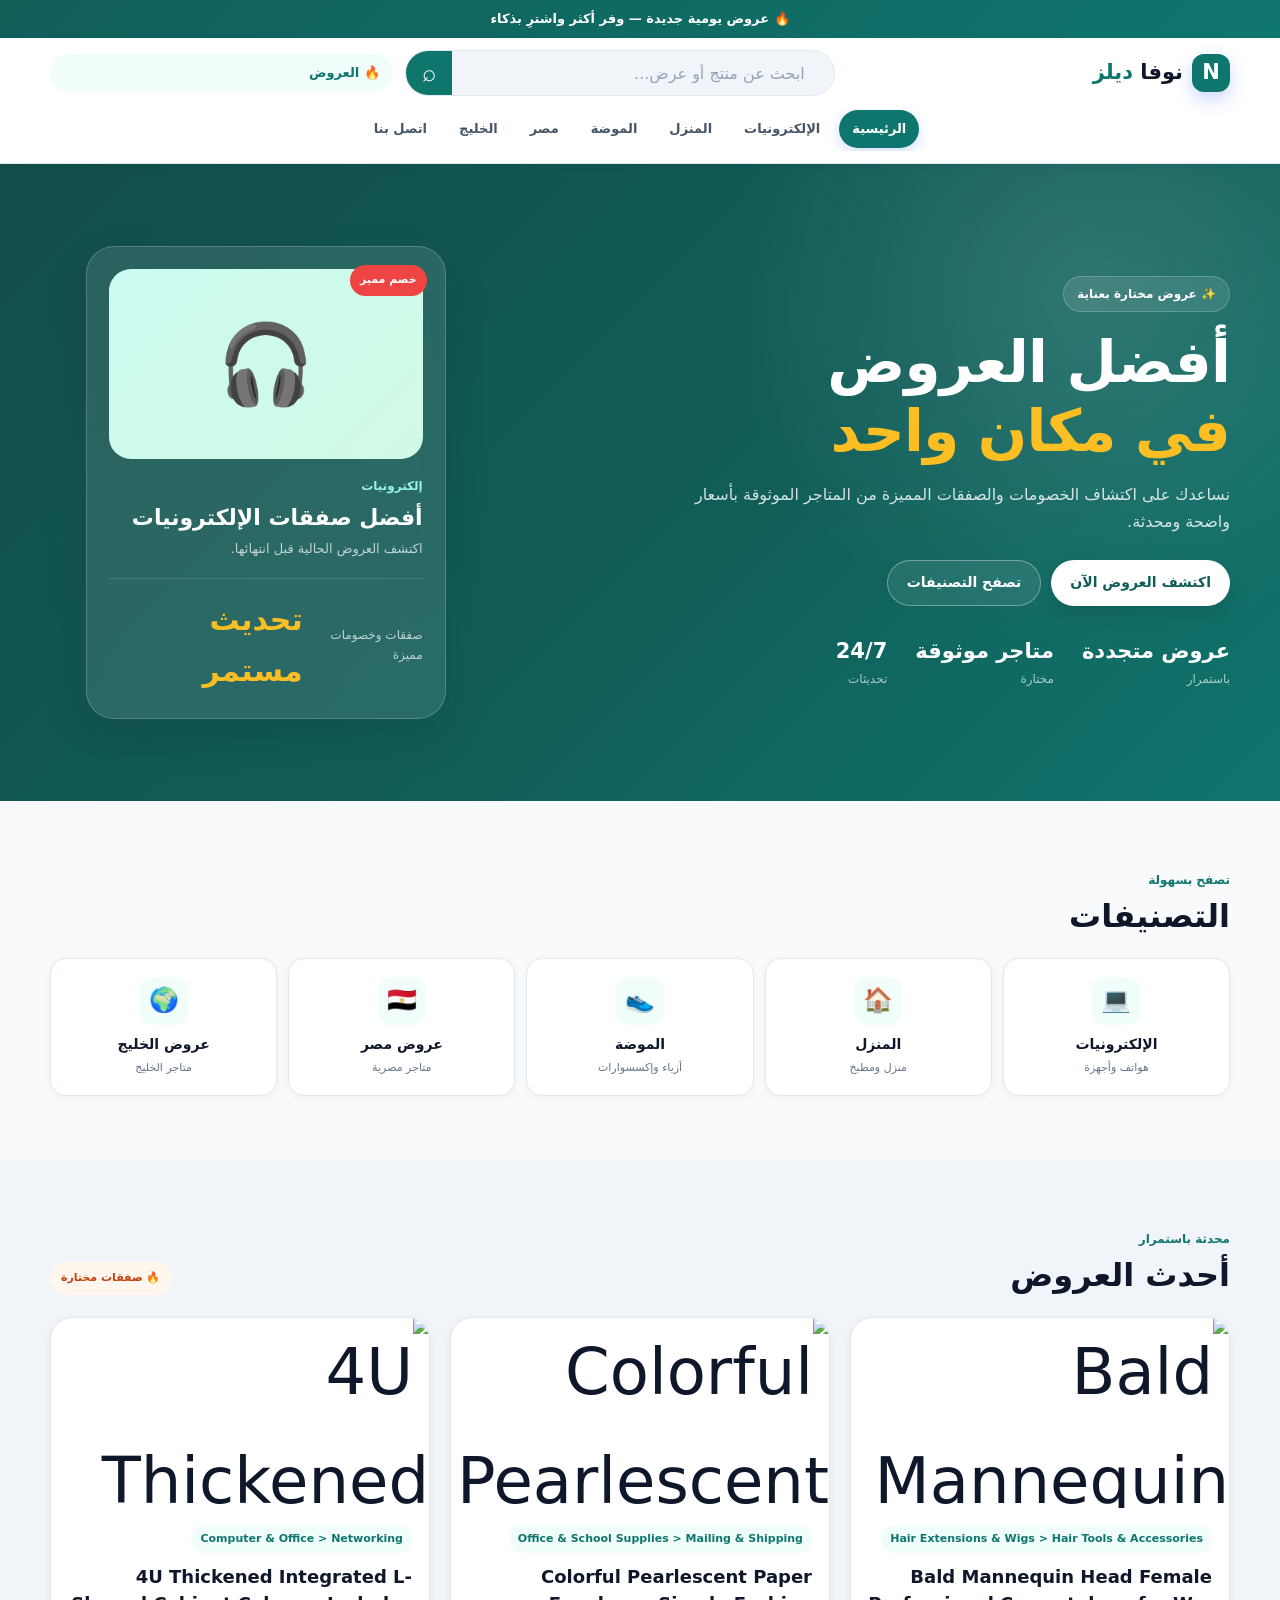
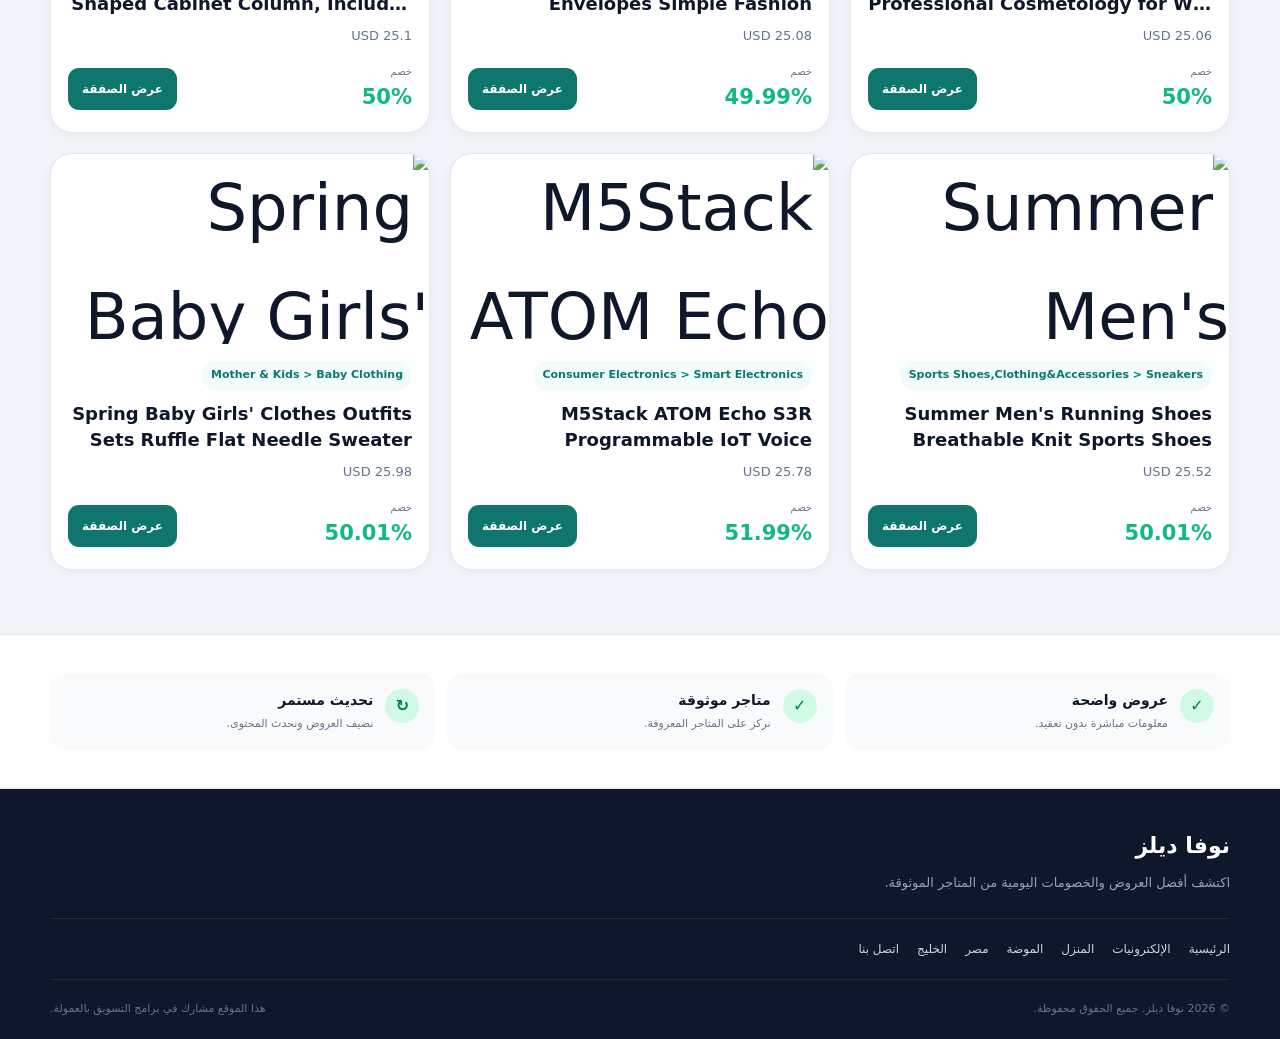
==== commit cb72a6d3: "Fix deal card layout and connect homepage deals" ====
--- a/index.html
+++ b/index.html
@@ -5,8 +5,10 @@
     <meta name="viewport" content="width=device-width, initial-scale=1.0">
     <meta name="theme-color" content="#0f766e">
     <meta name="description" content="نوفا ديلز - اكتشف أفضل العروض والخصومات اليومية من المتاجر الموثوقة.">
+    <link rel="canonical" href="https://moradmohammed226-byte.github.io/nova-deals/">
     <title>نوفا ديلز | عروض وخصومات يومية</title>
     <link rel="stylesheet" href="style.css">
+    <meta name="google-site-verification" content="P3QU6Q85D4yeI8FMB27mDtT78t0Vt0iP2e12UOINRCY" />
 </head>
 
 <body>
@@ -171,87 +173,12 @@
                     <span class="section-note">🔥 صفقات مختارة</span>
                 </div>
 
-                <div class="deals-grid">
-
-                    <article class="deal-card">
-                        <div class="deal-image blue">📱</div>
-
+                <div class="deals-grid" id="homeDealsGrid">
+                    <div class="deal-card">
                         <div class="deal-content">
-                            <span class="deal-category">إلكترونيات</span>
-
-                            <h3>هاتف ذكي بمواصفات عالية وخصم حصري</h3>
-
-                            <p>
-                                اكتشف تفاصيل العرض ووفر أكثر عند الشراء
-                                من المتجر المعتمد.
-                            </p>
-
-                            <div class="deal-bottom">
-                                <div>
-                                    <small>خصم حتى</small>
-                                    <strong>45%</strong>
-                                </div>
-
-                                <a href="deals/example-product/index.html"
-                                   class="btn-affiliate">
-                                    عرض الصفقة
-                                </a>
-                            </div>
-                        </div>
-                    </article>
-
-                    <article class="deal-card">
-                        <div class="deal-image orange">🎧</div>
-
-                        <div class="deal-content">
-                            <span class="deal-category">إلكترونيات</span>
-
-                            <h3>سماعات لاسلكية بعزل ضوضاء ممتاز</h3>
-
-                            <p>
-                                صفقة مميزة على منتج مطلوب لفترة محدودة.
-                            </p>
-
-                            <div class="deal-bottom">
-                                <div>
-                                    <small>خصم حتى</small>
-                                    <strong>35%</strong>
-                                </div>
-
-                                <a href="deals/example-product/index.html"
-                                   class="btn-affiliate">
-                                    عرض الصفقة
-                                </a>
-                            </div>
-                        </div>
-                    </article>
-
-                    <article class="deal-card">
-                        <div class="deal-image green">🏠</div>
-
-                        <div class="deal-content">
-                            <span class="deal-category">المنزل</span>
-
-                            <h3>منتجات منزلية بأسعار مخفضة</h3>
-
-                            <p>
-                                اختر من مجموعة من العروض المنزلية اليومية.
-                            </p>
-
-                            <div class="deal-bottom">
-                                <div>
-                                    <small>خصم حتى</small>
-                                    <strong>50%</strong>
-                                </div>
-
-                                <a href="deals/example-product/index.html"
-                                   class="btn-affiliate">
-                                    عرض الصفقة
-                                </a>
-                            </div>
-                        </div>
-                    </article>
-
+                            <h3>جاري تحميل العروض...</h3>
+                        </div>
+                    </div>
                 </div>
 
             </div>
@@ -323,5 +250,94 @@
         </div>
     </footer>
 
+
+<script>
+(async function loadHomeDeals() {
+    const grid = document.getElementById("homeDealsGrid");
+    if (!grid) return;
+
+    try {
+        const response = await fetch("data/deals.json", { cache: "no-store" });
+        if (!response.ok) throw new Error(`HTTP ${response.status}`);
+
+        const deals = await response.json();
+        grid.innerHTML = "";
+
+        deals.slice(0, 6).forEach(deal => {
+            const card = document.createElement("article");
+            card.className = "deal-card";
+
+            const image = document.createElement("div");
+            image.className = "deal-image";
+            if (deal.image) {
+                const img = document.createElement("img");
+                img.src = deal.image;
+                img.alt = deal.title_en || deal.title_ar || "منتج";
+                img.loading = "lazy";
+                img.referrerPolicy = "no-referrer";
+                img.style.width = "100%";
+                img.style.height = "100%";
+                img.style.objectFit = "cover";
+                image.appendChild(img);
+            }
+
+            const content = document.createElement("div");
+            content.className = "deal-content";
+
+            const category = document.createElement("span");
+            category.className = "deal-category";
+            category.textContent = deal.category || "عروض";
+
+            const title = document.createElement("h3");
+            title.textContent = deal.title_ar || deal.title_en || "منتج";
+            title.dir = /[\u0600-\u06FF]/.test(title.textContent) ? "rtl" : "ltr";
+
+            const price = document.createElement("p");
+            price.textContent = deal.price != null
+                ? `${deal.price} ${deal.currency || "USD"}`
+                : "";
+
+            const bottom = document.createElement("div");
+            bottom.className = "deal-bottom";
+
+            const info = document.createElement("div");
+
+            if (deal.discount != null) {
+                const small = document.createElement("small");
+                small.textContent = "خصم";
+                const strong = document.createElement("strong");
+                strong.textContent = `${deal.discount}%`;
+                info.appendChild(small);
+                info.appendChild(strong);
+            }
+
+            bottom.appendChild(info);
+
+            if (deal.affiliate_url) {
+                const link = document.createElement("a");
+                link.href = deal.affiliate_url;
+                link.className = "btn-affiliate";
+                link.target = "_blank";
+                link.rel = "nofollow sponsored noopener";
+                link.textContent = "عرض الصفقة";
+                bottom.appendChild(link);
+            }
+
+            content.appendChild(category);
+            content.appendChild(title);
+            content.appendChild(price);
+            content.appendChild(bottom);
+
+            card.appendChild(image);
+            card.appendChild(content);
+            grid.appendChild(card);
+        });
+    } catch (error) {
+        console.error("Home deals loading failed:", error);
+        grid.innerHTML = "";
+    }
+})();
+</script>
+
 </body>
 </html>
--- a/style.css
+++ b/style.css
@@ -554,7 +554,15 @@
     height: 170px;
     display: grid;
     place-items: center;
+    overflow: hidden;
     font-size: 64px;
+}
+
+.deal-image img {
+    display: block;
+    width: 100%;
+    height: 100%;
+    object-fit: cover;
 }
 
 .deal-image.blue {
@@ -591,6 +599,10 @@
     font-size: 18px;
     line-height: 1.45;
     font-weight: 850;
+    display: -webkit-box;
+    -webkit-box-orient: vertical;
+    -webkit-line-clamp: 2;
+    overflow: hidden;
 }
 
 .deal-card p {
